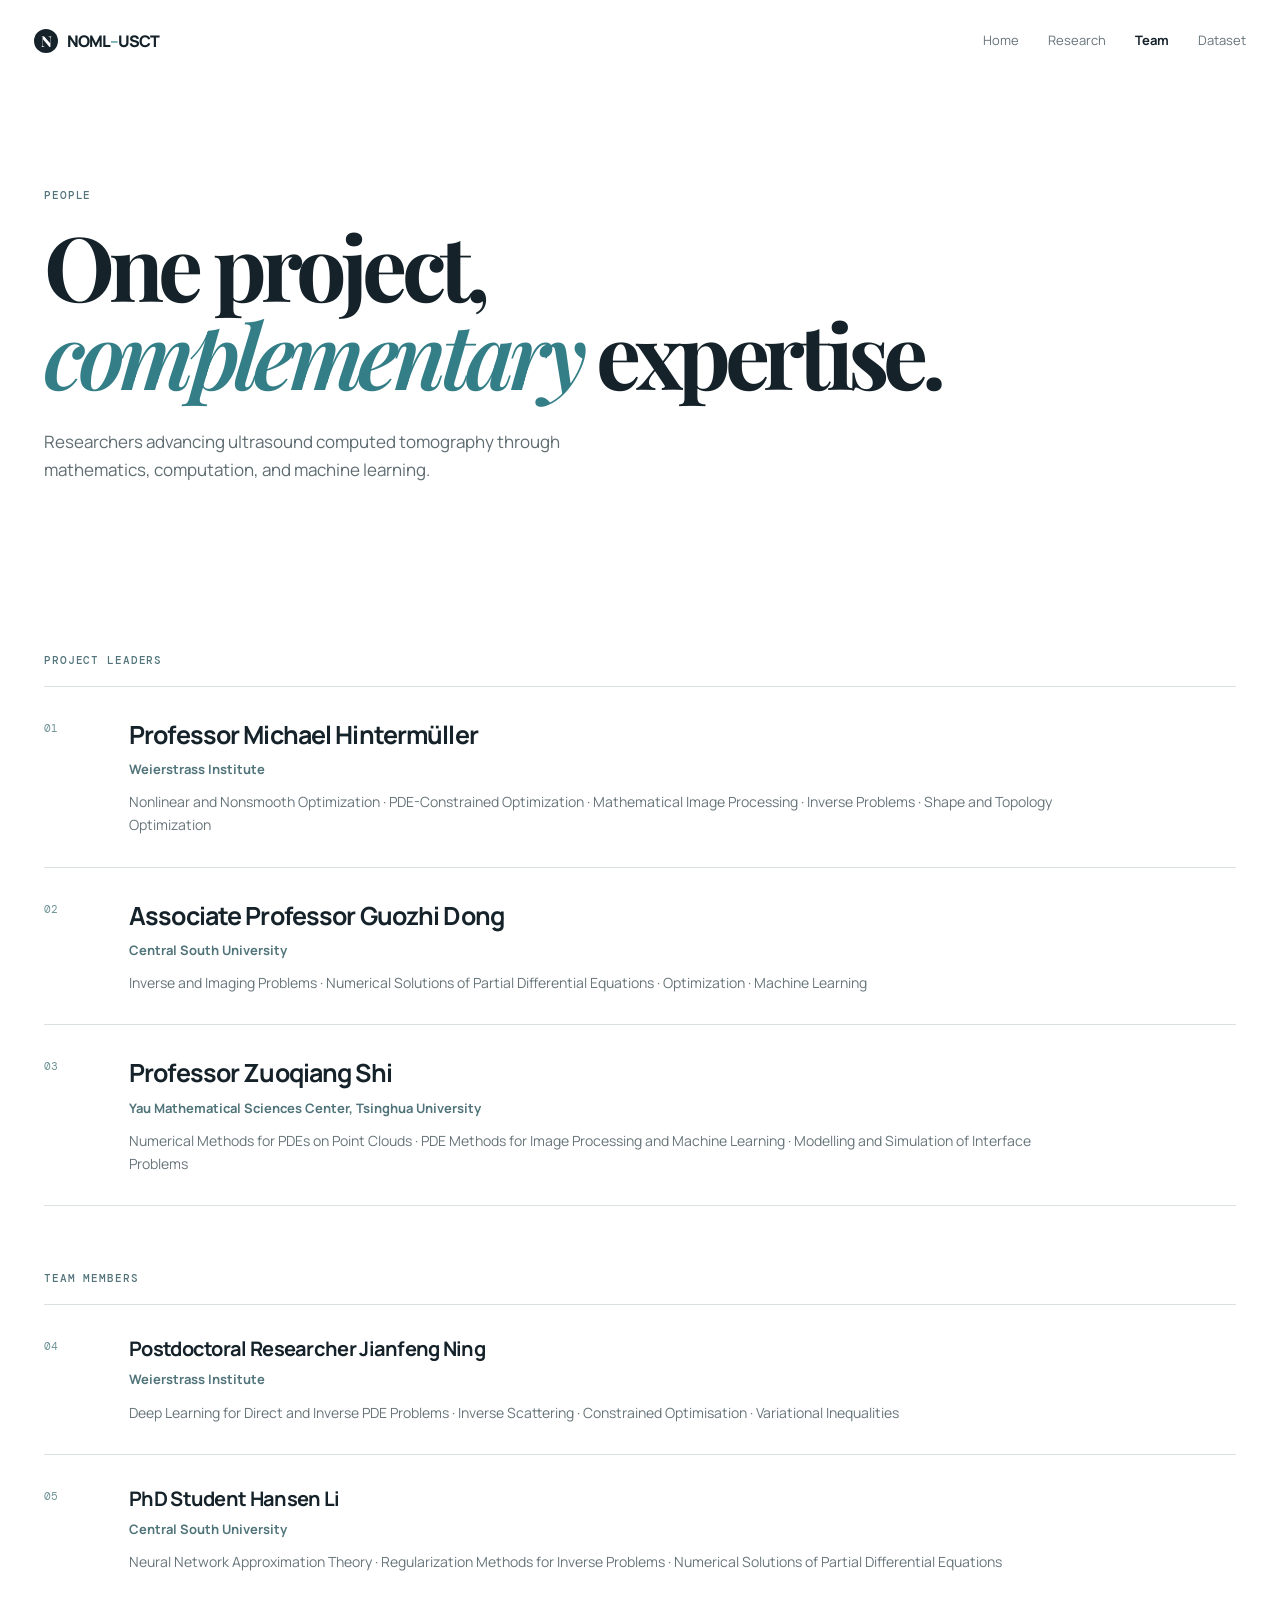
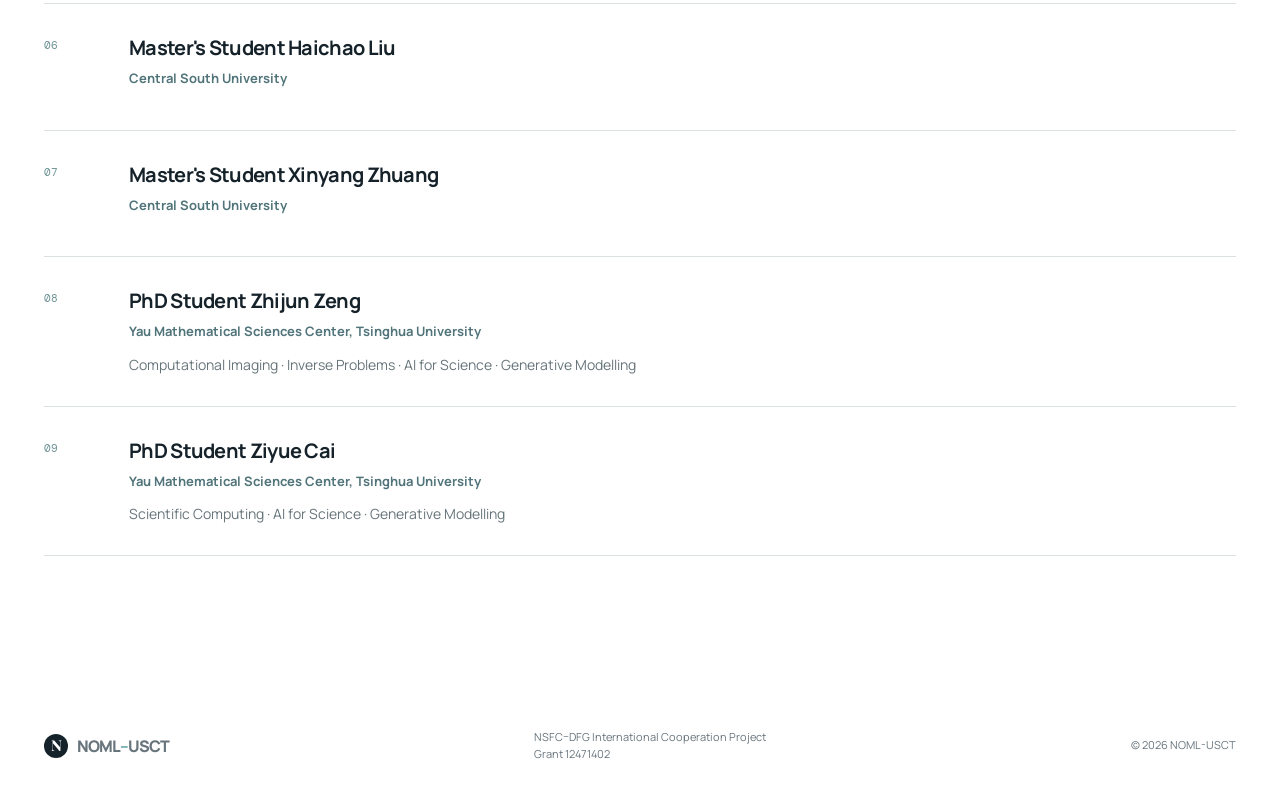
==== team.html @ ba71e541 "Build NOML-USCT project website" ====
<!doctype html><html lang="en"><head><meta charset="UTF-8" /><meta name="viewport" content="width=device-width, initial-scale=1.0" /><title>Team | NOML-USCT</title><link rel="preconnect" href="https://fonts.googleapis.com" /><link rel="preconnect" href="https://fonts.gstatic.com" crossorigin /><link href="https://fonts.googleapis.com/css2?family=DM+Mono:wght@400;500&family=Manrope:wght@400;500;600;700;800&family=Playfair+Display:ital,wght@0,600;0,700;1,600&display=swap" rel="stylesheet" /><link rel="stylesheet" href="assets/style.css" /></head><body><header class="site-header"><a class="brand" href="index.html"><span class="brand-mark">N</span><span>NOML<span class="muted">–</span>USCT</span></a><button class="menu-button" aria-label="Open menu">Menu</button><nav><a href="index.html">Home</a><a href="research.html">Research</a><a class="active" href="team.html">Team</a><a href="dataset.html">Dataset</a></nav></header><main class="inner-page"><section class="page-title"><p class="eyebrow">People</p><h1>One project,<br /><em>complementary</em> expertise.</h1><p>Researchers advancing ultrasound computed tomography through mathematics, computation, and machine learning.</p></section><section class="team-section"><p class="eyebrow">Project leaders</p><div class="member-list leaders"><article class="member"><span class="member-no">01</span><div><h2>Professor Michael Hintermüller</h2><p class="role">Weierstrass Institute</p><p class="areas">Nonlinear and Nonsmooth Optimization · PDE-Constrained Optimization · Mathematical Image Processing · Inverse Problems · Shape and Topology Optimization</p></div></article><article class="member"><span class="member-no">02</span><div><h2>Associate Professor Guozhi Dong</h2><p class="role">Central South University</p><p class="areas">Inverse and Imaging Problems · Numerical Solutions of Partial Differential Equations · Optimization · Machine Learning</p></div></article><article class="member"><span class="member-no">03</span><div><h2>Professor Zuoqiang Shi</h2><p class="role">Yau Mathematical Sciences Center, Tsinghua University</p><p class="areas">Numerical Methods for PDEs on Point Clouds · PDE Methods for Image Processing and Machine Learning · Modelling and Simulation of Interface Problems</p></div></article></div></section><section class="team-section"><p class="eyebrow">Team members</p><div class="member-list"><article class="member"><span class="member-no">04</span><div><h2>Postdoctoral Researcher Jianfeng Ning</h2><p class="role">Weierstrass Institute</p><p class="areas">Deep Learning for Direct and Inverse PDE Problems · Inverse Scattering · Constrained Optimisation · Variational Inequalities</p></div></article><article class="member"><span class="member-no">05</span><div><h2>PhD Student Hansen Li</h2><p class="role">Central South University</p><p class="areas">Neural Network Approximation Theory · Regularization Methods for Inverse Problems · Numerical Solutions of Partial Differential Equations</p></div></article><article class="member"><span class="member-no">06</span><div><h2>Master's Student Haichao Liu</h2><p class="role">Central South University</p></div></article><article class="member"><span class="member-no">07</span><div><h2>Master's Student Xinyang Zhuang</h2><p class="role">Central South University</p></div></article><article class="member"><span class="member-no">08</span><div><h2>PhD Student Zhijun Zeng</h2><p class="role">Yau Mathematical Sciences Center, Tsinghua University</p><p class="areas">Computational Imaging · Inverse Problems · AI for Science · Generative Modelling</p></div></article><article class="member"><span class="member-no">09</span><div><h2>PhD Student Ziyue Cai</h2><p class="role">Yau Mathematical Sciences Center, Tsinghua University</p><p class="areas">Scientific Computing · AI for Science · Generative Modelling</p></div></article></div></section></main><footer><a class="brand" href="index.html"><span class="brand-mark">N</span><span>NOML<span class="muted">–</span>USCT</span></a><p>NSFC–DFG International Cooperation Project<br />Grant 12471402</p><p>© 2026 NOML-USCT</p></footer><script src="assets/site.js"></script></body></html>
---- assets/style.css ----
:root{--ink:#15222a;--muted:#68757d;--line:#dbe1e3;--paper:#fff;--sky:#e8f2f6;--accent:#0d6770}*{box-sizing:border-box}html{scroll-behavior:smooth}body{margin:0;background:var(--paper);color:var(--ink);font-family:Manrope,Arial,sans-serif;font-size:16px;line-height:1.65}a{color:inherit}.site-header{height:82px;max-width:1320px;margin:auto;padding:0 34px;display:flex;align-items:center;justify-content:space-between;position:relative;z-index:5}.brand{font-size:16px;font-weight:800;letter-spacing:-.06em;text-decoration:none;display:flex;align-items:center;gap:9px}.brand-mark{display:grid;place-items:center;width:24px;height:24px;border-radius:50%;background:var(--ink);color:#fff;font-family:"Playfair Display",serif;font-size:15px;letter-spacing:0}.muted{color:#6faab0}nav{display:flex;gap:29px}nav a{font-size:13px;text-decoration:none;color:#66737a;transition:.2s}nav a:hover,nav a.active{color:var(--ink);font-weight:700}.menu-button{display:none;border:0;background:none;font:600 12px Manrope}.hero{min-height:calc(100vh - 82px);max-width:1440px;margin:auto;position:relative;overflow:hidden;display:grid;align-items:center;padding:90px 9%}.hero-content{position:relative;z-index:2;max-width:850px}.eyebrow{font:500 11px "DM Mono",monospace;letter-spacing:.08em;text-transform:uppercase;color:#52747a;margin:0 0 19px}.hero h1,.page-title h1{font:700 clamp(3.25rem,7vw,6.7rem)/.98 "Playfair Display",serif;letter-spacing:-.065em;margin:0}.hero h1 em,.page-title em{color:#347e87;font-weight:600}.hero-copy{font-size:18px;line-height:1.65;max-width:620px;margin:32px 0}.hero-actions{display:flex;align-items:center;gap:27px}.button{display:inline-flex;gap:22px;align-items:center;padding:13px 18px;text-decoration:none;font-size:12px;font-weight:700}.button-dark{background:var(--ink);color:#fff}.text-link{font-size:13px;font-weight:700;text-underline-offset:4px}.text-link span{margin-left:10px}.hero-index{position:absolute;z-index:2;bottom:42px;left:9%;right:9%;display:flex;justify-content:space-between;color:#799095;font:11px "DM Mono",monospace}.wave-field{position:absolute;inset:0;background:linear-gradient(130deg,#fff 25%,#f3faf9 65%,#fff 100%);overflow:hidden}.wave-field:after{content:"";position:absolute;width:600px;height:600px;right:-180px;top:-150px;border-radius:50%;background:#d7ecec;filter:blur(80px);opacity:.6}.wave-field i{position:absolute;border:1px solid rgba(60,132,140,.18);border-radius:48% 52% 45% 55%;width:75vw;height:18vw;right:-13vw;top:23%;transform:rotate(-13deg);animation:drift 12s ease-in-out infinite}.wave-field i:nth-child(2){width:92vw;height:25vw;right:-26vw;top:28%;animation-delay:-2s}.wave-field i:nth-child(3){width:62vw;height:15vw;right:-4vw;top:38%;animation-delay:-5s}.wave-field i:nth-child(4){width:105vw;height:26vw;right:-30vw;top:45%;animation-delay:-8s}.wave-field i:nth-child(5){width:49vw;height:12vw;right:7vw;top:55%;animation-delay:-6s}@keyframes drift{50%{transform:rotate(-9deg) translate(-2%,3%) scale(1.03)}}.section{max-width:1260px;margin:auto;padding:130px 34px}.results{padding-top:130px}.section-heading{display:grid;grid-template-columns:1fr 1fr;gap:50px;margin-bottom:55px}.section-heading h2,.intro h2,.coming h2{font:700 clamp(2.3rem,4vw,4.1rem)/1.05 "Playfair Display",serif;letter-spacing:-.05em;margin:0}.section-heading>p:last-child{max-width:440px;color:#56656b;margin:35px 0 0}.result-figure{margin:0;background:#f0f4f2}.result-figure img{width:100%;display:block}.result-figure figcaption{padding:13px 16px;display:flex;justify-content:space-between;color:#5c6b70;font:11px "DM Mono",monospace}.video-grid{display:grid;grid-template-columns:1fr 1fr;gap:20px;margin-top:20px}.video-grid video{display:block;width:100%;background:#e4eaeb;aspect-ratio:16/9}.video-label{font:500 11px "DM Mono",monospace;color:#526b70;margin:11px 0}.intro{display:grid;grid-template-columns:1fr 1fr;gap:70px;border-top:1px solid var(--line)}.intro-text{color:#3e4d53;font-size:17px}.intro-text p:first-child{margin-top:0}.news{background:#f5f8f7;max-width:none;padding-left:max(calc((100% - 1192px)/2),34px);padding-right:max(calc((100% - 1192px)/2),34px)}.news-list{border-top:1px solid #cbd6d5}.news-list article{display:grid;grid-template-columns:150px 1fr;gap:25px;padding:25px 0;border-bottom:1px solid #cbd6d5}.news-list time{font:11px "DM Mono",monospace;color:#557379;padding-top:5px}.news-list p{margin:0}.news-list a,.publication a{font-size:12px;font-weight:800;color:#206a72;margin-left:12px;text-underline-offset:3px}footer{max-width:1260px;margin:auto;padding:43px 34px;display:flex;align-items:center;justify-content:space-between;color:#68757d;font-size:11px;line-height:1.5}footer p{margin:0}.inner-page{max-width:1260px;margin:auto;padding:84px 34px 130px}.page-title{max-width:900px;padding:22px 0 104px}.page-title>p:last-child{max-width:575px;margin:31px 0 0;color:#5f6d72;font-size:17px}.team-section{margin-top:65px}.member-list{border-top:1px solid var(--line)}.member{display:grid;grid-template-columns:85px 1fr;padding:27px 0 30px;border-bottom:1px solid var(--line)}.member-no,.publication>span{font:11px "DM Mono",monospace;color:#6d9295;padding-top:7px}.member h2{font-size:20px;letter-spacing:-.035em;margin:0}.role{margin:4px 0 10px;color:#50747a;font-size:13px;font-weight:700}.areas{margin:0;color:#67757a;font-size:14px;max-width:930px}.leaders .member h2{font-size:25px}.publication-year{border-top:1px solid var(--line);padding:26px 0 52px;display:grid;grid-template-columns:160px 1fr}.publication-year>h2{font:600 42px "Playfair Display",serif;margin:0}.publication{display:grid;grid-template-columns:48px 1fr;gap:12px}.publication h3{margin:0;font-size:20px;line-height:1.4;letter-spacing:-.025em}.publication p{font-size:14px;color:#627075;margin:11px 0}.publication .venue{font:500 11px "DM Mono",monospace;text-transform:uppercase;letter-spacing:.03em;color:#41757c}.publication a:first-child{margin-left:0}.dataset-card{padding:48px;max-width:800px;background:var(--sky);border-left:4px solid #75adb1}.dataset-card h2{font:600 44px "Playfair Display",serif;letter-spacing:-.05em;margin:0}.dataset-card>p:not(.eyebrow){max-width:610px;color:#506269}.dataset-card .button{margin-top:14px}.coming{padding:115px 0 0;max-width:750px}.coming h2{font-size:clamp(2rem,4vw,3.5rem);color:#56676b}@media(max-width:700px){.site-header{height:68px;padding:0 20px}.menu-button{display:block}nav{display:none;position:absolute;top:68px;left:0;right:0;background:#fff;padding:20px;box-shadow:0 10px 20px #0000000d;flex-direction:column;gap:15px}nav.open{display:flex}.hero{min-height:680px;padding:70px 20px}.hero h1,.page-title h1{font-size:3.25rem}.hero-copy{font-size:16px}.hero-actions{gap:15px}.section,.inner-page{padding-left:20px;padding-right:20px}.section{padding-top:84px;padding-bottom:84px}.section-heading,.intro{grid-template-columns:1fr;gap:25px}.section-heading>p:last-child{margin:0}.video-grid{grid-template-columns:1fr}.intro-text{font-size:16px}.news{padding-left:20px;padding-right:20px}.news-list article{grid-template-columns:1fr;gap:7px}.page-title{padding-bottom:70px}.publication-year{grid-template-columns:1fr;gap:25px}.member{grid-template-columns:42px 1fr}.leaders .member h2{font-size:21px}.dataset-card{padding:29px 24px}footer{padding:33px 20px;align-items:flex-start;gap:20px;flex-direction:column}.wave-field i{width:150vw;height:35vw;right:-55vw}}
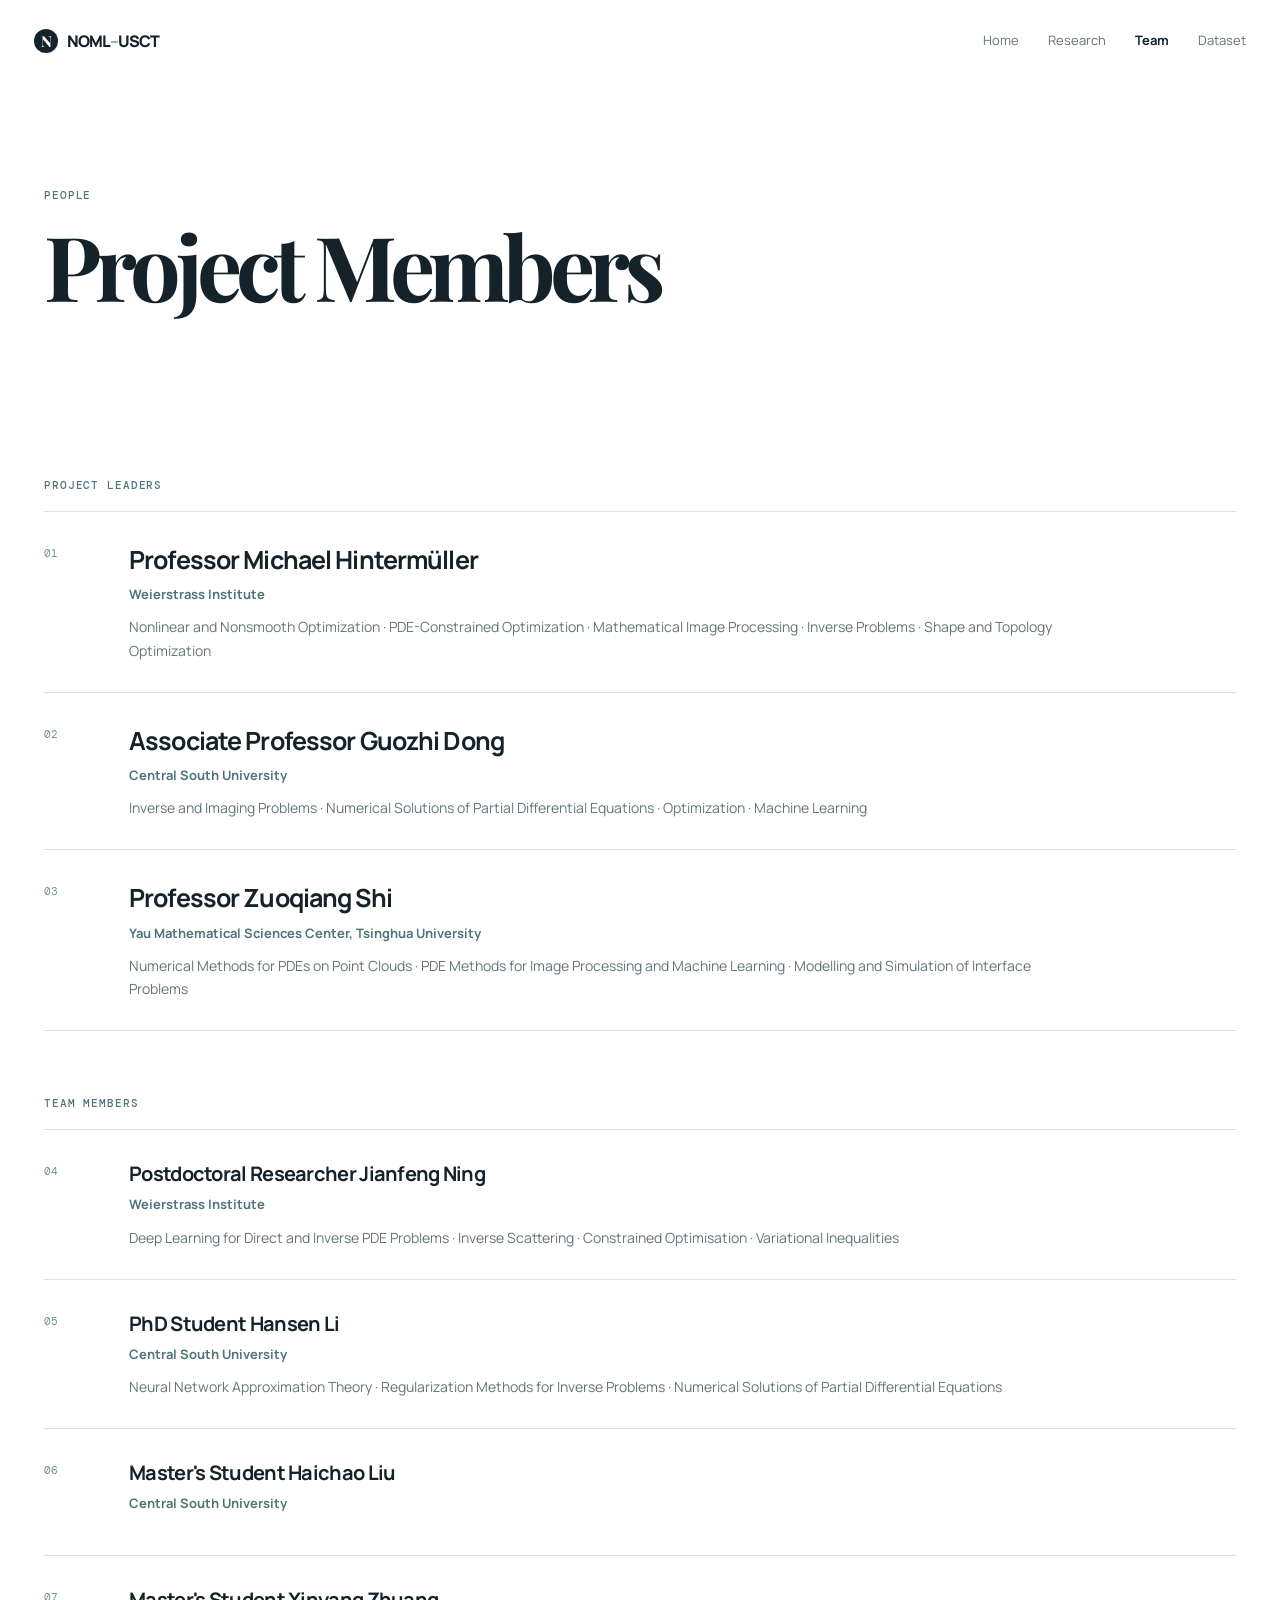
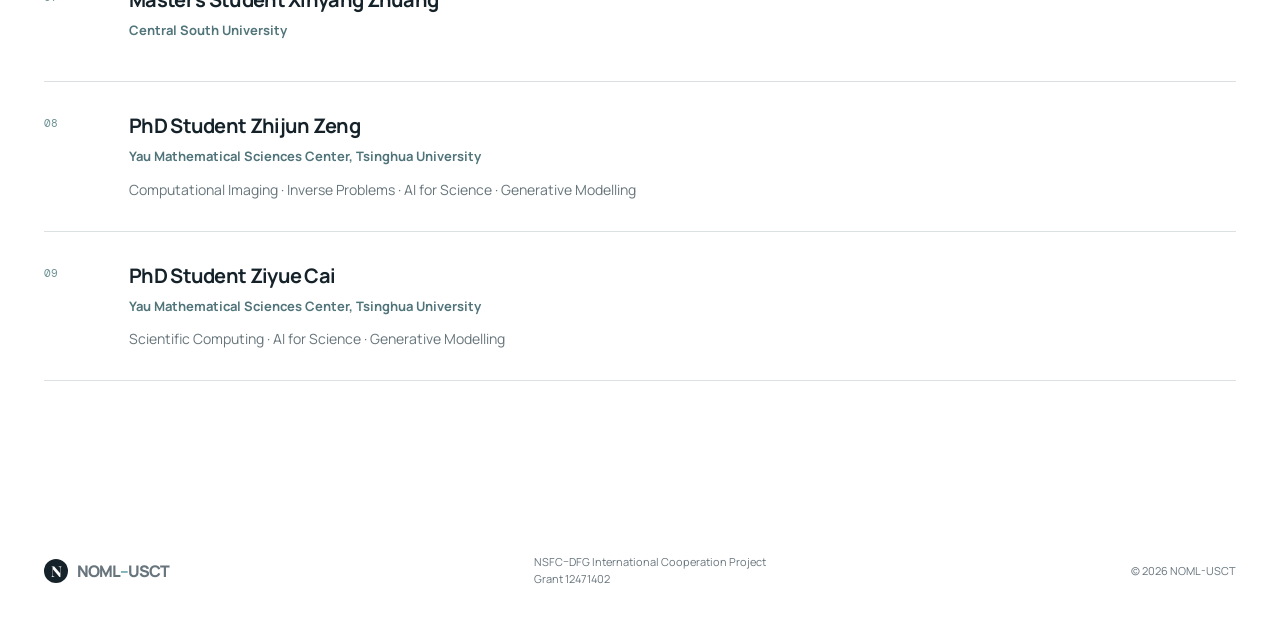
==== commit 8c92353e: "Simplify team page heading" ====
--- a/team.html
+++ b/team.html
@@ -1 +1,152 @@
-<!doctype html><html lang="en"><head><meta charset="UTF-8" /><meta name="viewport" content="width=device-width, initial-scale=1.0" /><title>Team | NOML-USCT</title><link rel="preconnect" href="https://fonts.googleapis.com" /><link rel="preconnect" href="https://fonts.gstatic.com" crossorigin /><link href="https://fonts.googleapis.com/css2?family=DM+Mono:wght@400;500&family=Manrope:wght@400;500;600;700;800&family=Playfair+Display:ital,wght@0,600;0,700;1,600&display=swap" rel="stylesheet" /><link rel="stylesheet" href="assets/style.css" /></head><body><header class="site-header"><a class="brand" href="index.html"><span class="brand-mark">N</span><span>NOML<span class="muted">–</span>USCT</span></a><button class="menu-button" aria-label="Open menu">Menu</button><nav><a href="index.html">Home</a><a href="research.html">Research</a><a class="active" href="team.html">Team</a><a href="dataset.html">Dataset</a></nav></header><main class="inner-page"><section class="page-title"><p class="eyebrow">People</p><h1>One project,<br /><em>complementary</em> expertise.</h1><p>Researchers advancing ultrasound computed tomography through mathematics, computation, and machine learning.</p></section><section class="team-section"><p class="eyebrow">Project leaders</p><div class="member-list leaders"><article class="member"><span class="member-no">01</span><div><h2>Professor Michael Hintermüller</h2><p class="role">Weierstrass Institute</p><p class="areas">Nonlinear and Nonsmooth Optimization · PDE-Constrained Optimization · Mathematical Image Processing · Inverse Problems · Shape and Topology Optimization</p></div></article><article class="member"><span class="member-no">02</span><div><h2>Associate Professor Guozhi Dong</h2><p class="role">Central South University</p><p class="areas">Inverse and Imaging Problems · Numerical Solutions of Partial Differential Equations · Optimization · Machine Learning</p></div></article><article class="member"><span class="member-no">03</span><div><h2>Professor Zuoqiang Shi</h2><p class="role">Yau Mathematical Sciences Center, Tsinghua University</p><p class="areas">Numerical Methods for PDEs on Point Clouds · PDE Methods for Image Processing and Machine Learning · Modelling and Simulation of Interface Problems</p></div></article></div></section><section class="team-section"><p class="eyebrow">Team members</p><div class="member-list"><article class="member"><span class="member-no">04</span><div><h2>Postdoctoral Researcher Jianfeng Ning</h2><p class="role">Weierstrass Institute</p><p class="areas">Deep Learning for Direct and Inverse PDE Problems · Inverse Scattering · Constrained Optimisation · Variational Inequalities</p></div></article><article class="member"><span class="member-no">05</span><div><h2>PhD Student Hansen Li</h2><p class="role">Central South University</p><p class="areas">Neural Network Approximation Theory · Regularization Methods for Inverse Problems · Numerical Solutions of Partial Differential Equations</p></div></article><article class="member"><span class="member-no">06</span><div><h2>Master's Student Haichao Liu</h2><p class="role">Central South University</p></div></article><article class="member"><span class="member-no">07</span><div><h2>Master's Student Xinyang Zhuang</h2><p class="role">Central South University</p></div></article><article class="member"><span class="member-no">08</span><div><h2>PhD Student Zhijun Zeng</h2><p class="role">Yau Mathematical Sciences Center, Tsinghua University</p><p class="areas">Computational Imaging · Inverse Problems · AI for Science · Generative Modelling</p></div></article><article class="member"><span class="member-no">09</span><div><h2>PhD Student Ziyue Cai</h2><p class="role">Yau Mathematical Sciences Center, Tsinghua University</p><p class="areas">Scientific Computing · AI for Science · Generative Modelling</p></div></article></div></section></main><footer><a class="brand" href="index.html"><span class="brand-mark">N</span><span>NOML<span class="muted">–</span>USCT</span></a><p>NSFC–DFG International Cooperation Project<br />Grant 12471402</p><p>© 2026 NOML-USCT</p></footer><script src="assets/site.js"></script></body></html>
+<!doctype html>
+<html lang="en">
+  <head>
+    <meta charset="UTF-8" />
+    <meta name="viewport" content="width=device-width, initial-scale=1.0" />
+    <title>Team | NOML-USCT</title>
+    <link rel="preconnect" href="https://fonts.googleapis.com" />
+    <link rel="preconnect" href="https://fonts.gstatic.com" crossorigin />
+    <link
+      href="https://fonts.googleapis.com/css2?family=DM+Mono:wght@400;500&family=Manrope:wght@400;500;600;700;800&family=Playfair+Display:ital,wght@0,600;0,700;1,600&display=swap"
+      rel="stylesheet"
+    />
+    <link rel="stylesheet" href="assets/style.css" />
+  </head>
+  <body>
+    <header class="site-header">
+      <a class="brand" href="index.html"
+        ><span class="brand-mark">N</span
+        ><span>NOML<span class="muted">–</span>USCT</span></a
+      ><button class="menu-button" aria-label="Open menu">Menu</button>
+      <nav>
+        <a href="index.html">Home</a><a href="research.html">Research</a
+        ><a class="active" href="team.html">Team</a
+        ><a href="dataset.html">Dataset</a>
+      </nav>
+    </header>
+    <main class="inner-page">
+      <section class="page-title">
+        <p class="eyebrow">People</p>
+        <h1>Project Members</h1>
+      </section>
+      <section class="team-section">
+        <p class="eyebrow">Project leaders</p>
+        <div class="member-list leaders">
+          <article class="member">
+            <span class="member-no">01</span>
+            <div>
+              <h2>Professor Michael Hintermüller</h2>
+              <p class="role">Weierstrass Institute</p>
+              <p class="areas">
+                Nonlinear and Nonsmooth Optimization · PDE-Constrained
+                Optimization · Mathematical Image Processing · Inverse Problems
+                · Shape and Topology Optimization
+              </p>
+            </div>
+          </article>
+          <article class="member">
+            <span class="member-no">02</span>
+            <div>
+              <h2>Associate Professor Guozhi Dong</h2>
+              <p class="role">Central South University</p>
+              <p class="areas">
+                Inverse and Imaging Problems · Numerical Solutions of Partial
+                Differential Equations · Optimization · Machine Learning
+              </p>
+            </div>
+          </article>
+          <article class="member">
+            <span class="member-no">03</span>
+            <div>
+              <h2>Professor Zuoqiang Shi</h2>
+              <p class="role">
+                Yau Mathematical Sciences Center, Tsinghua University
+              </p>
+              <p class="areas">
+                Numerical Methods for PDEs on Point Clouds · PDE Methods for
+                Image Processing and Machine Learning · Modelling and Simulation
+                of Interface Problems
+              </p>
+            </div>
+          </article>
+        </div>
+      </section>
+      <section class="team-section">
+        <p class="eyebrow">Team members</p>
+        <div class="member-list">
+          <article class="member">
+            <span class="member-no">04</span>
+            <div>
+              <h2>Postdoctoral Researcher Jianfeng Ning</h2>
+              <p class="role">Weierstrass Institute</p>
+              <p class="areas">
+                Deep Learning for Direct and Inverse PDE Problems · Inverse
+                Scattering · Constrained Optimisation · Variational Inequalities
+              </p>
+            </div>
+          </article>
+          <article class="member">
+            <span class="member-no">05</span>
+            <div>
+              <h2>PhD Student Hansen Li</h2>
+              <p class="role">Central South University</p>
+              <p class="areas">
+                Neural Network Approximation Theory · Regularization Methods for
+                Inverse Problems · Numerical Solutions of Partial Differential
+                Equations
+              </p>
+            </div>
+          </article>
+          <article class="member">
+            <span class="member-no">06</span>
+            <div>
+              <h2>Master's Student Haichao Liu</h2>
+              <p class="role">Central South University</p>
+            </div>
+          </article>
+          <article class="member">
+            <span class="member-no">07</span>
+            <div>
+              <h2>Master's Student Xinyang Zhuang</h2>
+              <p class="role">Central South University</p>
+            </div>
+          </article>
+          <article class="member">
+            <span class="member-no">08</span>
+            <div>
+              <h2>PhD Student Zhijun Zeng</h2>
+              <p class="role">
+                Yau Mathematical Sciences Center, Tsinghua University
+              </p>
+              <p class="areas">
+                Computational Imaging · Inverse Problems · AI for Science ·
+                Generative Modelling
+              </p>
+            </div>
+          </article>
+          <article class="member">
+            <span class="member-no">09</span>
+            <div>
+              <h2>PhD Student Ziyue Cai</h2>
+              <p class="role">
+                Yau Mathematical Sciences Center, Tsinghua University
+              </p>
+              <p class="areas">
+                Scientific Computing · AI for Science · Generative Modelling
+              </p>
+            </div>
+          </article>
+        </div>
+      </section>
+    </main>
+    <footer>
+      <a class="brand" href="index.html"
+        ><span class="brand-mark">N</span
+        ><span>NOML<span class="muted">–</span>USCT</span></a
+      >
+      <p>NSFC–DFG International Cooperation Project<br />Grant 12471402</p>
+      <p>© 2026 NOML-USCT</p>
+    </footer>
+    <script src="assets/site.js"></script>
+  </body>
+</html>
